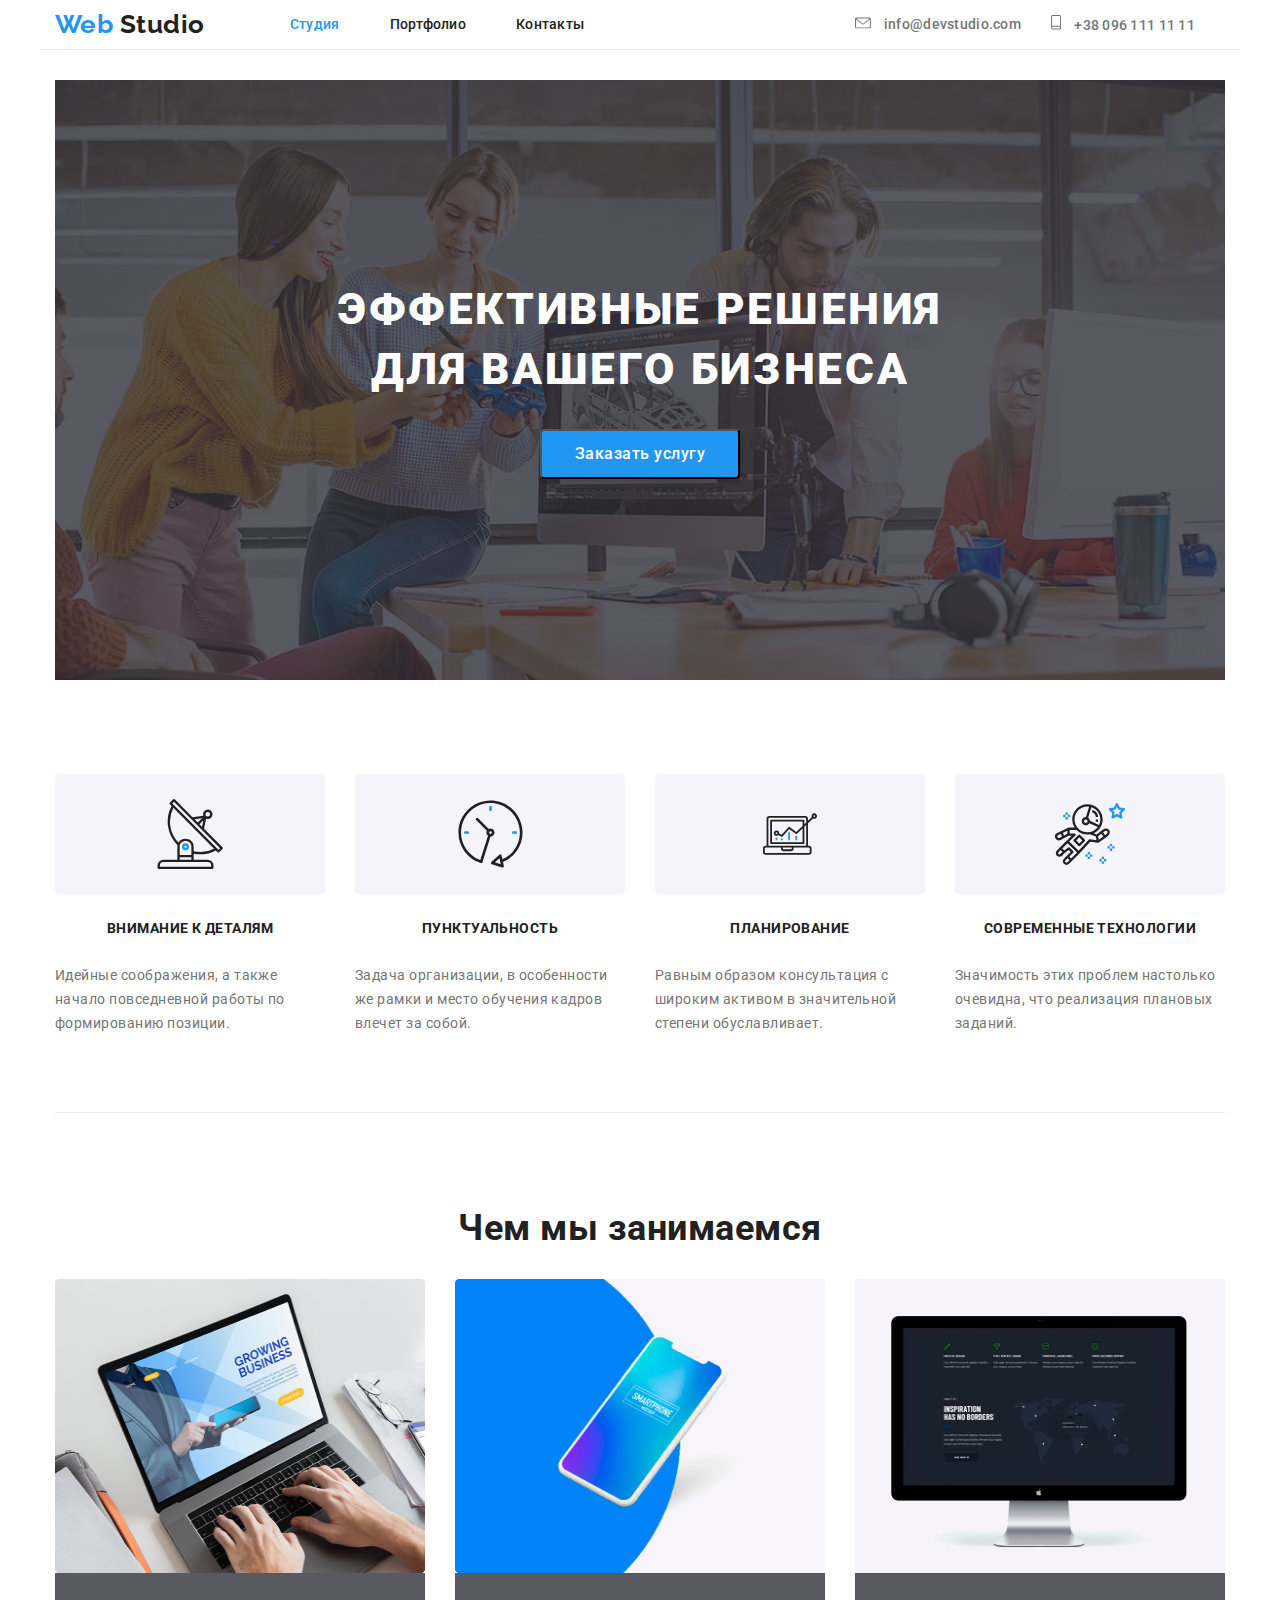
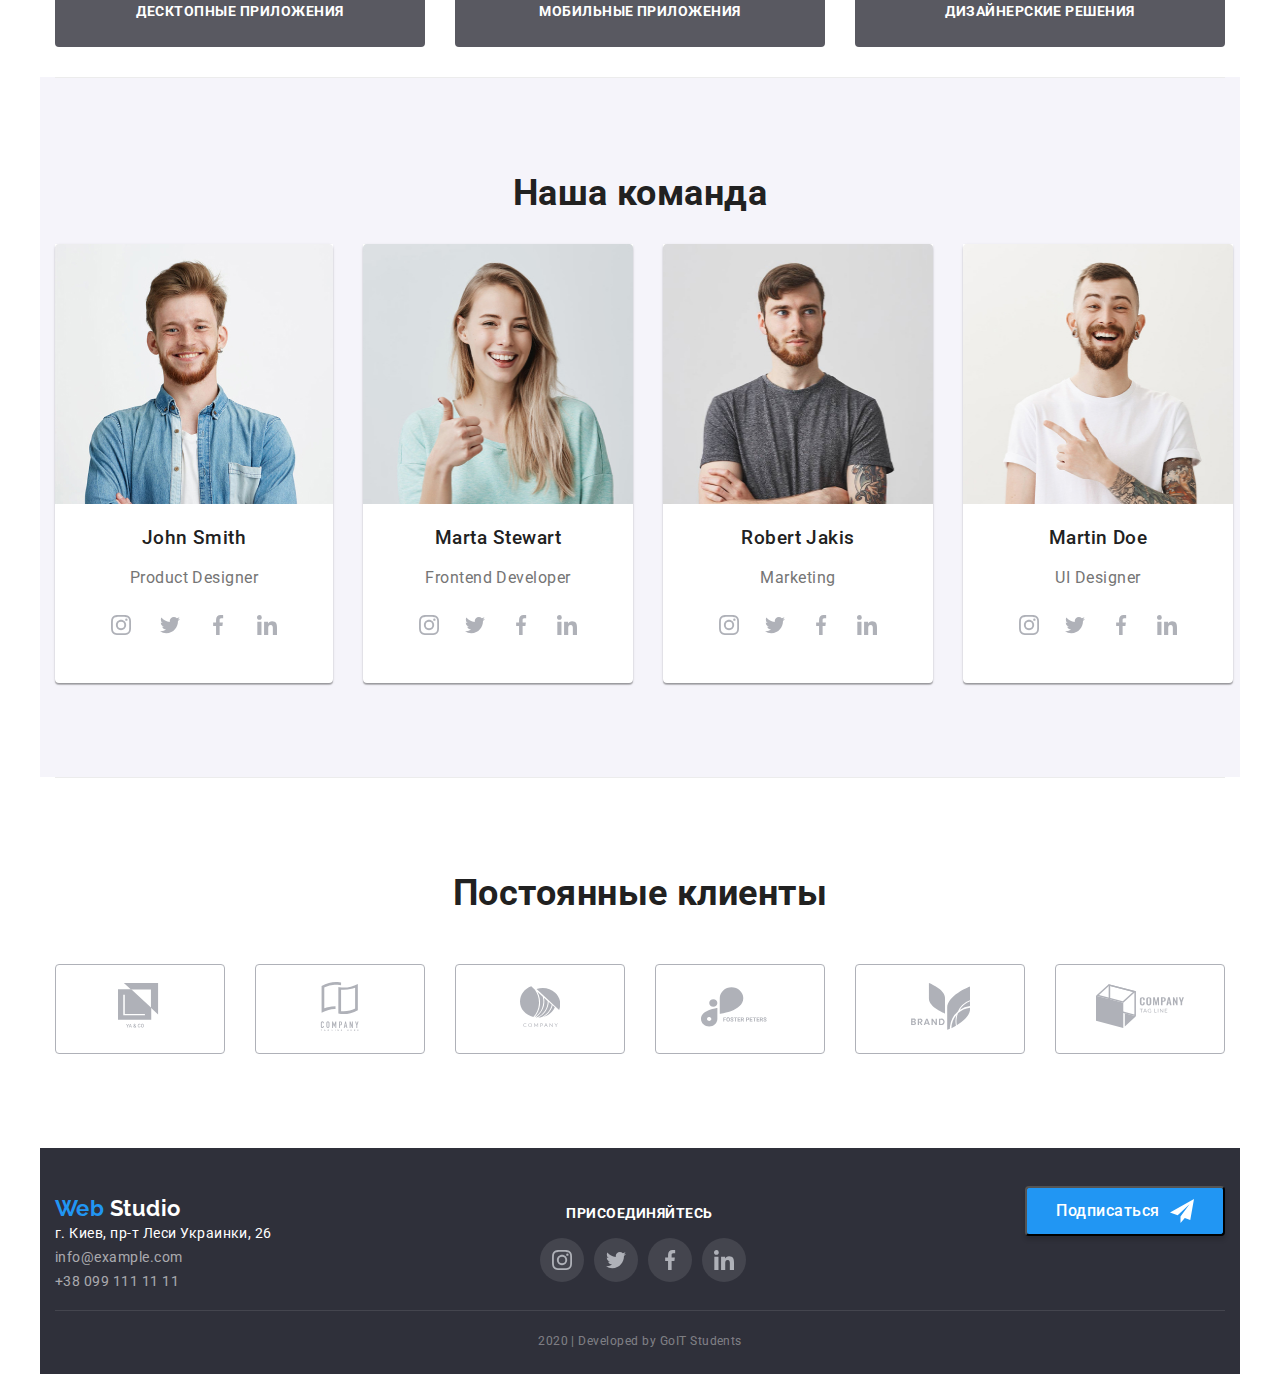
==== index.html @ d9b10617 "оптимизация контента" ====
<!DOCTYPE html>
<html lang="ru">
  <head>
    <meta charset="UTF-8" />
    <meta name="viewport" content="width=device-width, initial-scale=1.0" />
    <title>Студия</title>
    <link
      href="https://fonts.googleapis.com/css2?family=Raleway:wght@700&family=Roboto:wght@400;500;700;900&display=swap"
      rel="stylesheet"
    />
    <link
      rel="stylesheet"
      href="
            https://cdnjs.cloudflare.com/ajax/libs/modern-normalize/0.6.0/modern-normalize.min.css"
    />
    <link rel="stylesheet" href="./css/style.css" />
  </head>
  <body>
    <header>
      <div class="conteiner centre border">
        <nav class="centre">
          <a href="./index.html" class="logo"
            >Web<span class="logo-item"> Studio</span></a
          >
          <ul class="site-nav list">
            <li>
              <a
                href="./index.html"
                class="link current"
                style="margin-left: 85px;"
                >Студия</a
              >
            </li>
            <li>
              <a href="./portfolio.html" class="link">Портфолио</a>
            </li>
            <li><a href="#" class="link">Контакты</a></li>
          </ul>
        </nav>
        <ul class="contacts list">
          <div class="contats-link">
          <li>
            <a href="mailto:info@devstudio.com" class="link">
              <svg style="margin-right: 10px;" width="16" height="12">
                <use href="./images/sprite.svg#icon-mail"></use>
              </svg>
              info@devstudio.com</a>
          </li>
          </div>

        <div class="contats-link"> 
          <li>
            <a href="tel:+380961111111" class="link">
              <svg style="margin-right: 10px;" width="10" height="15">
                <use href="./images/sprite.svg#icon-tel"></use>
              </svg> +38 096 111 11 11</a>
          </li>
        </ul>
        </div>

      </div>
    </header>
    <main>
      <!-- Герой -->
      <section class="conteiner">
        <div class="hero">
          <!--  <img class="hero-img"
          src="./images/mon.jpg"
          alt="подложка"
          style="width: 1200px; height: 600px;"
        /> -->

          <h1 class="hero-title">
            эффективные решения <br />
            для вашего бизнеса
          </h1>
          <a href="#"> <button class="hero-button">Заказать услугу</button></a>
        </div>
      </section>

      <!-- Наши преимущества-->
      <section class="conteiner section-padding">
        <h2 class="list visually-hidden">Наши преимущества</h2>

        <ul class="advantages list">
          <li class="item">
            <div class="icon-bag">
              <svg width="66px" height="70px">
                <use href="./images/sprite.svg#icon-antenna"></use>
              </svg>
            </div>

            <!--  <a href="#"><img src="./images/antenna.svg" alt="спутник" /></a> -->
            <h3 class="subtitle">Внимание к деталям</h3>

            <p class="text">
              Идейные соображения, а также начало повседневной работы по
              формированию позиции.
            </p>
          </li>
          <li class="item">
            <div class="icon-bag">
              <svg width="67px" height="70px">
                <use href="./images/sprite.svg#icon-clock"></use>
              </svg>
            </div>
            <!-- <a href="#"><img src="./images/clock.svg" alt="часы" /></a> -->
            <h3 class="subtitle">Пунктуальность</h3>
            <p class="text">
              Задача организации, в особенности же рамки и место обучения кадров
              влечет за собой.
            </p>
          </li>
          <li class="item">
            <div class="icon-bag">
              <svg width="70px" height="54px">
                <use href="./images/sprite.svg#icon-comp"></use>
              </svg>
            </div>
            <!-- <a href="#"><img src="./images/comp.svg" style="height: 70px;" alt="диаграмма" /></a> -->
            <h3 class="subtitle">Планирование</h3>
            <p class="text">
              Равным образом консультация с широким активом в значительной
              степени обуславливает.
            </p>
          </li>
          <li class="item">
            <div class="icon-bag">
              <svg width="70px" height="70px">
                <use href="./images/sprite.svg#icon-cosmos"></use>
              </svg>
            </div>

            <!-- <a href="#"><img src="./images/cosmos.svg" style="height: 70px;" alt="космонавт" /></a> -->
            <h3 class="subtitle">Современные технологии</h3>
            <p class="text">
              Значимость этих проблем настолько очевидна, что реализация
              плановых заданий.
            </p>
          </li>
        </ul>
      </section>

      <section class="conteiner marg">
        <h2 class="section-title">Чем мы занимаемся</h2>
        <ul class="flex projects list">
          <li class="cust-marg">
            <a href="#"
              ><img
                src="./images/laptop.jpg"
                alt="ноутбук"
                style="width: 370px; height: 294px;"
            /></a>
            <h3 class="subtitle">Десктопные приложения</h3>
          </li>
          <li class="cust-marg">
            <a href="#"
              ><img
                src="./images/phone.jpg"
                alt="мобильный телефон"
                style="width: 370px; height: 294px;"
            /></a>
            <h3 class="subtitle">Мобильные приложения</h3>
          </li>
          <li class="cust-marg">
            <a href="#">
              <img
                src="./images/mon.jpg"
                alt="монитор"
                style="width: 370px; height: 294px;"
              />
            </a>
            <h3 class="subtitle">Дизайнерские решения</h3>
          </li>
        </ul>
      </section>
      <!-- Команда -->
      <section class="conteiner section marg">
        <h2 class="section-title">Наша команда</h2>
        <ul class="list team">
          <li class="staff">
            <img
              src="./images/JohnSmith.jpg"
              alt="сотрудник Продукт Менеджер John Smith"
            />
            <h3 class="section-subtitle">John Smith</h3>
            <p>Product Designer</p>
            <ul class="network">
              <li>
                <a href="#" class="size-icon" aria-label="Instagram">
                  <svg width="20px" height="20px">
                    <use href="./images/sprite.svg#icon-instagram"></use>
                  </svg>
                </a>
              </li>
              <li>
                <a href="#" class="size-icon" aria-label="Twitter"
                  ><svg width="20px" height="20px">
                    <use href="./images/sprite.svg#icon-twitter"></use>
                  </svg>
                </a>
              </li>
              <li>
                <a href="#" class="size-icon" aria-label="Facebook">
                  <svg width="20" height="20">
                    <use href="./images/sprite.svg#icon-facebook"></use>
                  </svg>
                </a>
              </li>
              <li>
                <a href="#" class="size-icon" aria-label="LinkedIn">
                  <svg width="20px" height="20px">
                    <use href="./images/sprite.svg#icon-linkedin"></use>
                  </svg>
                </a>
              </li>
            </ul>
          </li>

          <li class="staff">
            <img
              src="./images/MartaStewart.jpg"
              alt="сотрудник Frontend Developer Marta Stewart"
              style="width: 270px; height: 260px;"
            />
            <h3 class="section-subtitle">Marta Stewart</h3>
            <p>Frontend Developer</p>
            <ul class="network">
              <li>
                <a href="#" class="size-icon" aria-label="Instagram">
                  <svg width="20px" height="20px">
                    <use href="./images/sprite.svg#icon-instagram"></use>
                  </svg>
                </a>
              </li>
              <li>
                <a href="#" class="size-icon" aria-label="Twitter"
                  ><svg width="20px" height="20px">
                    <use href="./images/sprite.svg#icon-twitter"></use>
                  </svg>
                </a>
              </li>
              <li>
                <a href="#" class="size-icon" aria-label="Facebook">
                  <svg width="20" height="20">
                    <use href="./images/sprite.svg#icon-facebook"></use>
                  </svg>
                </a>
              </li>
              <li>
                <a href="#" class="size-icon" aria-label="LinkedIn">
                  <svg width="20px" height="20px">
                    <use href="./images/sprite.svg#icon-linkedin"></use>
                  </svg>
                </a>
              </li>
            </ul>
          </li>

          <li class="staff">
            <img
              src="./images/RobertJakis.jpg"
              alt="сотрудник Marketing Robert Jakis"
              style="width: 270px; height: 260px;"
            />
            <h3 class="section-subtitle">Robert Jakis</h3>
            <p>Marketing</p>
            <ul class="network">
              <li>
                <a href="#" class="size-icon" aria-label="Instagram">
                  <svg width="20px" height="20px">
                    <use href="./images/sprite.svg#icon-instagram"></use>
                  </svg>
                </a>
              </li>
              <li>
                <a href="#" class="size-icon" aria-label="Twitter"
                  ><svg width="20px" height="20px">
                    <use href="./images/sprite.svg#icon-twitter"></use>
                  </svg>
                </a>
              </li>
              <li>
                <a href="#" class="size-icon" aria-label="Facebook">
                  <svg width="20" height="20">
                    <use href="./images/sprite.svg#icon-facebook"></use>
                  </svg>
                </a>
              </li>
              <li>
                <a href="#" class="size-icon" aria-label="LinkedIn">
                  <svg width="20px" height="20px">
                    <use href="./images/sprite.svg#icon-linkedin"></use>
                  </svg>
                </a>
              </li>
            </ul>
          </li>

          <li class="staff">
            <img
              src="./images/MartinDoe.jpg"
              alt="сотрудник UI Designer Martin Doe"
              style="width: 270px; height: 260px;"
            />
            <h3 class="section-subtitle">Martin Doe</h3>
            <p>UI Designer</p>
            <ul class="network">
              <li>
                <a href="#" class="size-icon" aria-label="Instagram">
                  <svg width="20px" height="20px">
                    <use href="./images/sprite.svg#icon-instagram"></use>
                  </svg>
                </a>
              </li>
              <li>
                <a href="#" class="size-icon" aria-label="Twitter"
                  ><svg width="20px" height="20px">
                    <use href="./images/sprite.svg#icon-twitter"></use>
                  </svg>
                </a>
              </li>
              <li>
                <a href="#" class="size-icon" aria-label="Facebook">
                  <svg width="20" height="20">
                    <use href="./images/sprite.svg#icon-facebook"></use>
                  </svg>
                </a>
              </li>
              <li>
                <a href="#" class="size-icon" aria-label="LinkedIn">
                  <svg width="20px" height="20px">
                    <use href="./images/sprite.svg#icon-linkedin"></use>
                  </svg>
                </a>
              </li>
            </ul>
        </section>

      <!--Постоянные клиенты -->
      <section class="conteiner">
        <h2 class="section-title list">Постоянные клиенты</h2>
        <ul class="list customers">
          <li class="clients">
            <a href="#">  <svg width="44"height="49"> <use href="./images/sprite.svg#icon-clients1" ></use> </svg> </a>
          </li>
          <li class="clients">
            <a href="#"> <svg width="44" height="49">
              <use href="./images/sprite.svg#icon-clients2" ></use>
            </svg> </a>
          </li>
          <li class="clients">
            <a href="#"> <svg width="40" height="52">
              <use href="./images/sprite.svg#icon-clients3" ></use>
            </svg> </a>
          </li>
          <li class="clients">
            <a href="#"> <svg width="79" height="42">
              <use href="./images/sprite.svg#icon-clients4" ></use>
            </svg> </a>
          </li>
          <li class="clients">
            <a href="#"> <svg width="59" height="47">
              <use href="./images/sprite.svg#icon-clients5" ></use>
            </svg> </a>
          </li>
          <li class="clients">
            <a href="#"> <svg width="88" height="45">
              <use href="./images/sprite.svg#icon-clients6" ></use>
            </svg>  </a>
          </li>
        </ul>
      </section>
    </main>
    <!-- Футер -->
    <footer class="conteiner back-footer">
      <div class="test2">
        <div class="footer">
          <a href="#" class="logo">Web<span class="text"> Studio</span></a>
          <address class="address">
            г. Киев, пр-т Леси Украинки, 26 <br />
            <span class="footer-contacts">
              info@example.com <br />
              +38 099 111 11 11</span>
          </address>
        </div>
        <div class="slogan-padding">
          <b class="slogan">присоединяйтесь</b>
          
            <ul class="network ">
              <li>
                <a href="#" class="footer-icon" aria-label="Instagram">
                  <svg width="20px" height="20px">
                    <use href="./images/sprite.svg#icon-instagram"></use>
                  </svg>
                </a>
              </li>
              <li>
                <a href="#" class="footer-icon" aria-label="Twitter"><svg width="20px" height="20px">
                    <use href="./images/sprite.svg#icon-twitter"></use>
                  </svg>
                </a>
              </li>
              <li>
                <a href="#" class="footer-icon" aria-label="Facebook">
                  <svg width="20" height="20">
                    <use href="./images/sprite.svg#icon-facebook"></use>
                  </svg>
                </a>
              </li>
              <li>
                <a href="#" class="footer-icon" aria-label="LinkedIn">
                  <svg width="20px" height="20px">
                    <use href="./images/sprite.svg#icon-linkedin"></use>
                  </svg>
                </a>
              </li>
           </ul>
        </div>
        
        <div class="button-flex">
          <button class="text hero-button send">Подписаться <svg style="margin-left:10px"  width="24" height="24"> <use href="./images/sprite.svg#icon-send"></use> </svg></button>
        </div>
      </div>
      <div>
        <p class="copyright">2020 | Developed by GoIT Students</p>
      </div>
    </footer>
  </body>
</html>
---- css/style.css ----
:root {
  --primary-text-color: #757575;
  --title-text-color: #212121;
  --button-text-color: #ffffff;
  --accent-color: #2196f3;
  --primary-bg-color: #ffffff;
  --secondary-bg-color: #f5f4fa;
  --white-text-color: #ffffff;
  --portfolio-bg-color: #ffffff;
  --second-portfolio-bg-color: rgba(33, 150, 243, 0.9);
}
/*
body {
  width: 1230px;
  padding-left: 15px;
  padding-right: 15px;
  margin-left: auto;
  margin-right: auto;
}
*/

ul {
  list-style: none;
}
body {
  background-color: var(--primary-bg-color);
  color: var(--primary-text-color);
  font-family: Roboto, sans-serif;
  font-weight: 400;
  letter-spacing: 0.03em;
}
.list {
  padding: 0;
  margin: 0;
}

h1,
h2,
h3,
h4,
h5,
h6 {
  color: var(--title-text-color);
  font-weight: 700;
}

.visually-hidden {
  position: absolute;
  width: 1px;
  height: 1px;
  margin: -1px;
  border: 0px;
  padding: 0px;
  clip: rect(0 0 0 0);
  overflow: hidden;
}

.logo {
  display: block;
}

.logo {
  font-family: Raleway, sans-serif;
  font-weight: 700;
  font-size: 26px;
  line-height: 1.19;

  color: var(--accent-color);
  text-decoration: none;
}
.logo .logo-item {
  color: var(--title-text-color);
}

.logo .text {
  color: var(--white-text-color);
}
.margin-text {
  padding-left: 24px;
  padding-right: 24px;
}

.icon-bag {
  display: inline-flex;
  justify-content: center;
  align-items: center;
  background: #f5f4fa;
  border-radius: 4px;
  width: 270px;
  height: 120px;
}

.conteiner {
  width: 1200px;
  padding-left: 15px;
  padding-right: 15px;
  margin-left: auto;
  margin-right: auto;
}

.centre {
  align-items: center;
  display: flex;
}

.main-nav {
  display: flex;
}
.contacts {
  display: flex;
  padding-top: 15px;
  padding-bottom: 15px;

  margin-left: auto;
}
.site-nav {
  display: flex;
}

.advantages {
  display: flex;

  padding-bottom: 188px;
}
.team {
  display: flex;
  text-align: center;
  padding-bottom: 94px;
}
.section-padding {
  padding-top: 94px;
}
.network {
  display: flex;
  justify-content: space-between;
  margin-left: 44px;
  margin-right: 44px;
  padding-left: 0px;
}

.size-icon:hover {
  background-color: #2196f3;
  --color5: var(--white-text-color);
}

.size-icon {
  background-position: center;
  display: flex;
  justify-content: center;
  align-items: center;
  width: 44px;
  height: 44px;
  border-radius: 50%;
  margin-bottom: 36px;
}

.staff {
  margin-right: 30px;
  background-color: #ffffff;
  box-shadow: 0px 2px 1px rgba(0, 0, 0, 0.2), 0px 1px 1px rgba(0, 0, 0, 0.14),
    0px 1px 3px rgba(0, 0, 0, 0.12);

  border-radius: 4px;
}
.cust-marg {
  margin-right: 30px;
  background: rgba(47, 48, 58, 0.8);
  border-radius: 0px 0px 4px 4px;
  padding: 0;
}

.customers {
  display: flex;
  justify-content: space-between;

  padding-top: 50px;
  padding-bottom: 94px;
}

.clients {
  display: flex;
  justify-content: center;
  align-items: center;
  width: 170px;
  height: 90px;
  border: 1px solid #afb1b8;
  border-radius: 4px;
}
.clients:hover {
  border: 1px solid #2196f3;
  --color5: #2196f3;
}

/* .clients {
  display: flex;
  justify-content: center;
  align-items: center;
} */

.item {
  width: 270px;
  height: 120px;

  margin-right: 30px;
}

/* .item {
  width: 70px;
  height: 70px;
} */
/* .marg {
  padding-top: 94px;
} */
.site-nav li {
  margin-right: 50px;
}
.site-nav li:last-child {
  margin-right: 0px;
}
.site-nav .link,
.contacts .link {
  font-weight: 500;
  font-size: 14px;
  line-height: 1.14;
  letter-spacing: 0.02em;
}
.site-nav .link {
  color: var(--title-text-color);
}
/* .current {
  color: var(--accent-color);
} */
.site-nav .link.current {
  color: var(--accent-color);
}
.contacts .link {
  color: inherit;
  margin-right: 30px;
}
.border {
  border-bottom: 1px solid #ececec;
}
.link:hover,
.link:focus,
.link {
  color: var(--accent-color);
  text-decoration: none;
}

.contats-link:hover {
  display: flex;
  align-items: baseline;
  --color3: var(--accent-color);
  --color2: var(--accent-color);
}

.hero {
  background-image: linear-gradient(
      rgba(47, 48, 58, 0.8),
      rgba(47, 48, 58, 0.8)
    ),
    url('../images/hero.jpg');
  background-position: center;
  background-repeat: no-repeat;
  background-size: cover;
  max-width: 1600px;
  height: 600px;
  margin-left: auto;
  margin-right: auto;

  text-align: center;
  justify-content: center;
}

.hero-title {
  background-position: center;
  color: var(--white-text-color);

  font-weight: 900;
  font-size: 44px;
  line-height: 1.36;

  padding-top: 200px;

  text-align: center;
  letter-spacing: 0.06em;
  text-transform: uppercase;
}
.hero {
  font-weight: 700;
}

.list .text {
  font-size: 14px;
  line-height: 1.71;
}
.subtitle {
  display: flex;
  justify-content: center;
  align-items: center;
  font-size: 14px;
  line-height: 1.14;

  text-transform: uppercase;
  margin-top: 27px;
  margin-bottom: 27px;
}
.project {
  display: flex;
  flex-wrap: wrap;
  padding-left: 0px;
  margin-bottom: 94px;
}
.projects .subtitle {
  color: var(--white-text-color);
}
.flex {
  display: flex;
  margin-right: 30px;
}
.test {
  display: flex;
  justify-content: center;
  margin-top: 94px;
  margin-bottom: 56px;
}

.hero-button {
  background: #2196f3;
  color: var(--button-text-color);
  box-shadow: 0px 4px 4px rgba(0, 0, 0, 0.15);
  border-radius: 4px;
  width: 200px;
  height: 50px;
  left: 700px;
  top: 430px;

  font-family: inherit;
  font-weight: 500;
  font-size: 16px;
  line-height: 1.62;
  letter-spacing: 0.03em;
}

/* .hero-button {
  background-color:red;
  color: white;
} */

/* .hero-button:focus,
.hero-button:hover {
  background-color:blue;
  color: var(--button-text-color);
  font-family: inherit;
  font-size: 16px;
  line-height: 1.87;
  letter-spacing: 0.06em;

  text-decoration: none;

  
  box-shadow: 0px 4px 4px rgba(0, 0, 0, 0.15);
  border-radius: 4px;
}
 */
.section {
  background-color: var(--secondary-bg-color);

  font-size: 16px;
  line-height: 1.19;
}

.section-title {
  font-size: 36px;
  line-height: 1.17;

  text-align: center;
  padding-top: 94px;
  border-top: 1px solid #ececec;
}

.section-subtitle {
  font-weight: 500;
}

.footer .logo {
  font-size: 22px;
  line-height: 1.18;
}

.address .footer-contacts {
  color: rgba(255, 255, 255, 0.6);
}
.address {
  color: var(--white-text-color);

  font-style: normal;
  font-size: 14px;
  line-height: 1.71;
}
.text.button {
  font-weight: 900;
}
.copyright {
  color: rgba(255, 255, 255, 0.4);

  font-size: 12px;
  line-height: 2;

  text-align: center;
  display: block;
  padding-top: 18px;
  padding-bottom: 21px;

  border-top: 1px solid rgba(255, 255, 255, 0.1);
}
.link {
  padding-top: 15px;
  padding-bottom: 15px;
}
/* Portfolio */

.port {
  margin-left: 0px;
  margin-bottom: 30px;
  width: 370px;
  height: 404px;
  left: 215px;
  top: 262px;

  background: #ffffff;
  border: 1px solid #eeeeee;
  box-sizing: border-box;
  border-radius: 5px;
}
.port:hover {
  box-shadow: 1px 4px 6px rgba(0, 0, 0, 0.16), 0px 4px 4px rgba(0, 0, 0, 0.06),
    0px 1px 1px rgba(0, 0, 0, 0.12);
}
.port:nth-child(3n) {
  margin-right: 0;
}

.port:nth-last-child(-n + 3) {
  margin-bottom: 0;
}
.port {
  margin-right: 30px;
  margin-left: 0px;
  padding-left: 0px;
}

.button {
  height: 38px;
  left: 865px;
  top: 174px;

  background: #f5f4fa;
  border-radius: 4px;
  margin-left: 8px;
  margin-right: 8px;
}

.button {
  background-color: var(--secondary-bg-color);
  color: var(--title-text-color);

  font-family: inherit;
  font-weight: 500;
  font-size: 16px;
  line-height: 1.62;
  letter-spacing: 0.03em;
}
.button:hover,
.button:focus {
  background-color: var(--accent-color);
  color: var(--button-text-color);
}

.project-title {
  font-size: 18px;
  line-height: 2;
  margin-left: 24px;
  margin-right: 24px;

  letter-spacing: 0.06em;
}

.project .list {
  background-color: var(--portfolio-bg-color);
}
.project .text {
  font-size: 16px;
  line-height: 1.87;
}

.project .text-icon {
  color: var(--white-text-color);
  background-color: var(--second-portfolio-bg-color);

  font-size: 18px;
  line-height: 1.56;
}

.footer-icon:hover {
  background-color: #2196f3;
  --color5: var(--white-text-color);
}

.footer-icon {
  display: flex;
  justify-content: center;
  align-items: center;
  background-color: rgba(255, 255, 255, 0.1);
  width: 44px;
  height: 44px;
  border-radius: 50%;
  margin-right: 10px;
}
.back-footer {
  background-color: #2f303a;
}
.test2 {
  display: flex;
  justify-content: space-between;
  /*  align-items: center; */
  align-items: baseline;
}
/* .button-flex {
  padding-left: 463px;
  padding-top: 93px;

} */
.slogan {
  color: var(--white-text-color);
  text-align: center;

  font-size: 14px;
  line-height: 1.14;

  text-transform: uppercase;
  padding-left: 70px;
}

.slogan-padding {
  align-self: center;
  justify-content: center;

  margin-top: 56px;
}
.send {
  display: flex;
  align-items: center;
  justify-content: center;
}
.footer {
  padding-top: 48px;
}
/* .port {
  margin-right: 30px;
  width: 380px;
  margin-bottom: 30px;
} */

/* .port:not(:nth-last-child(-n +3)){
  margin-right: 30px; 
}
*/
/*
.port:not(:nth-child(3n)) {
  margin-right: 30px;
}
*/
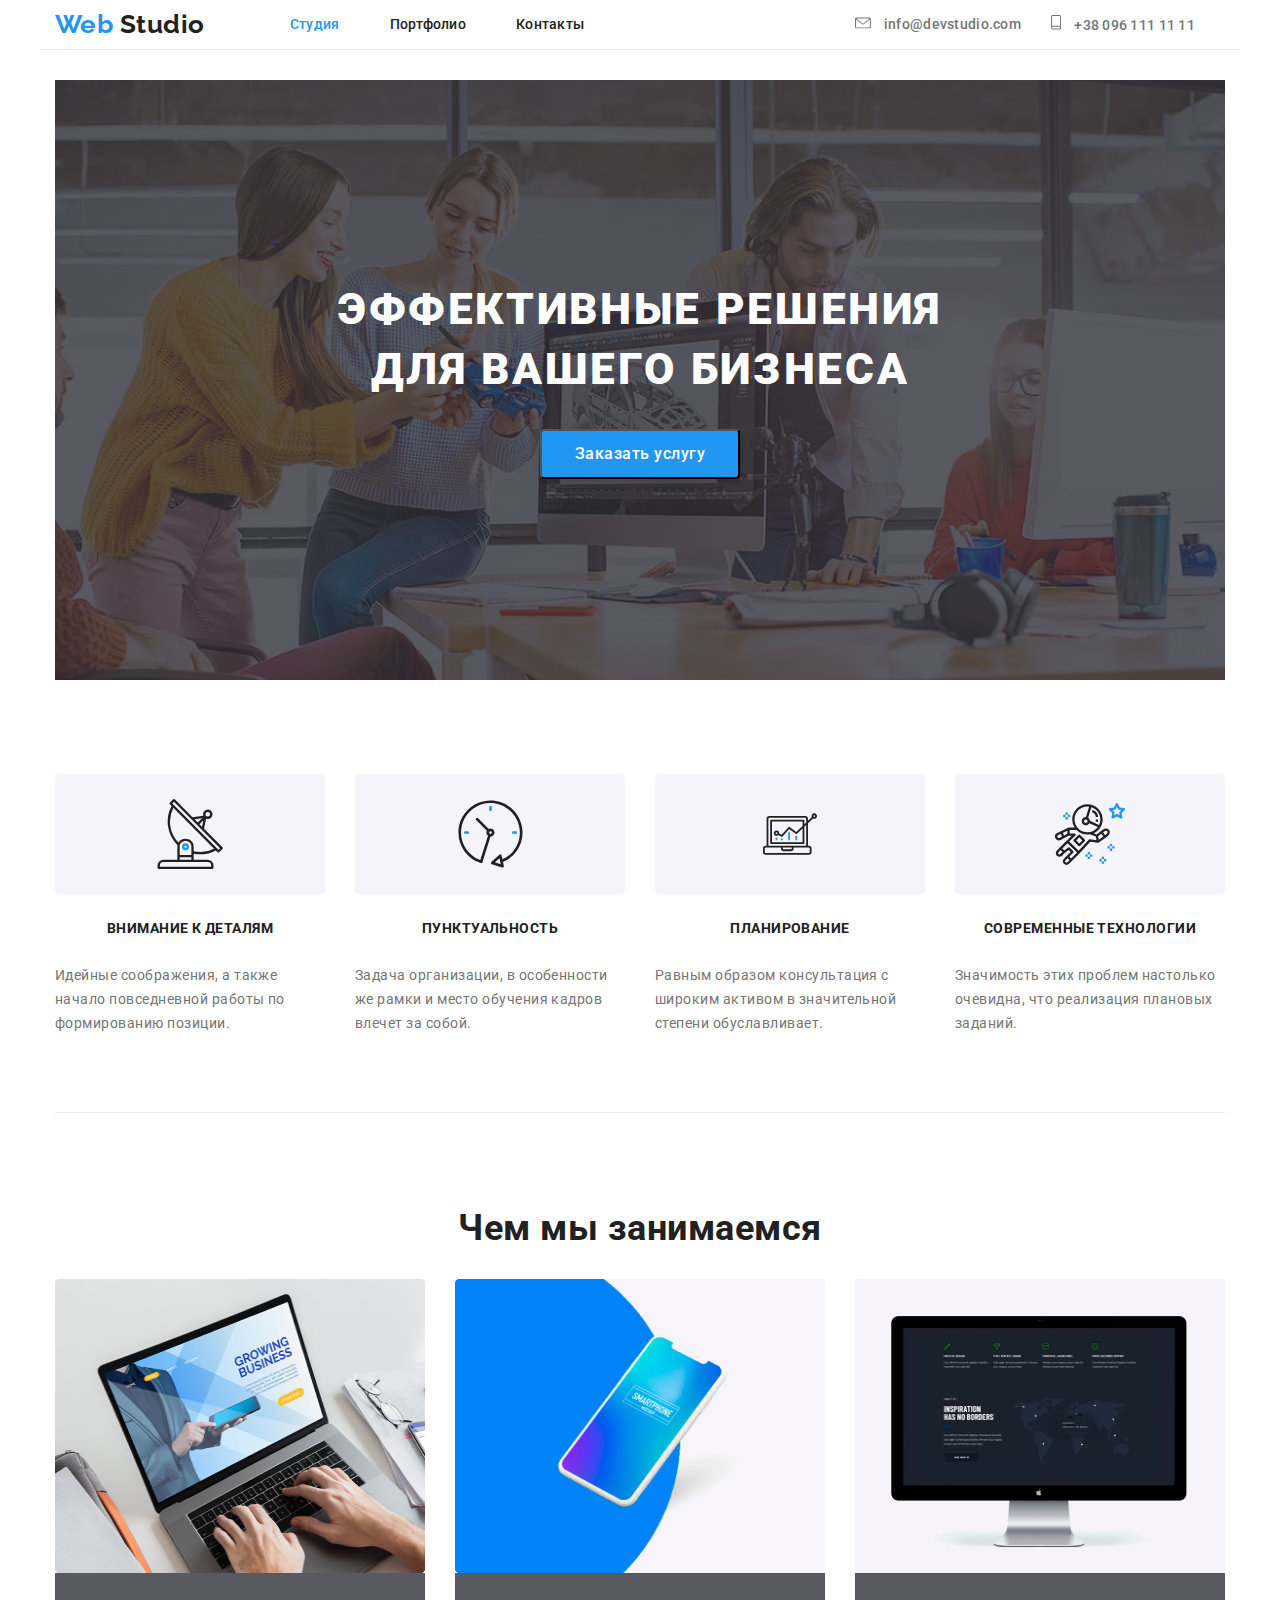
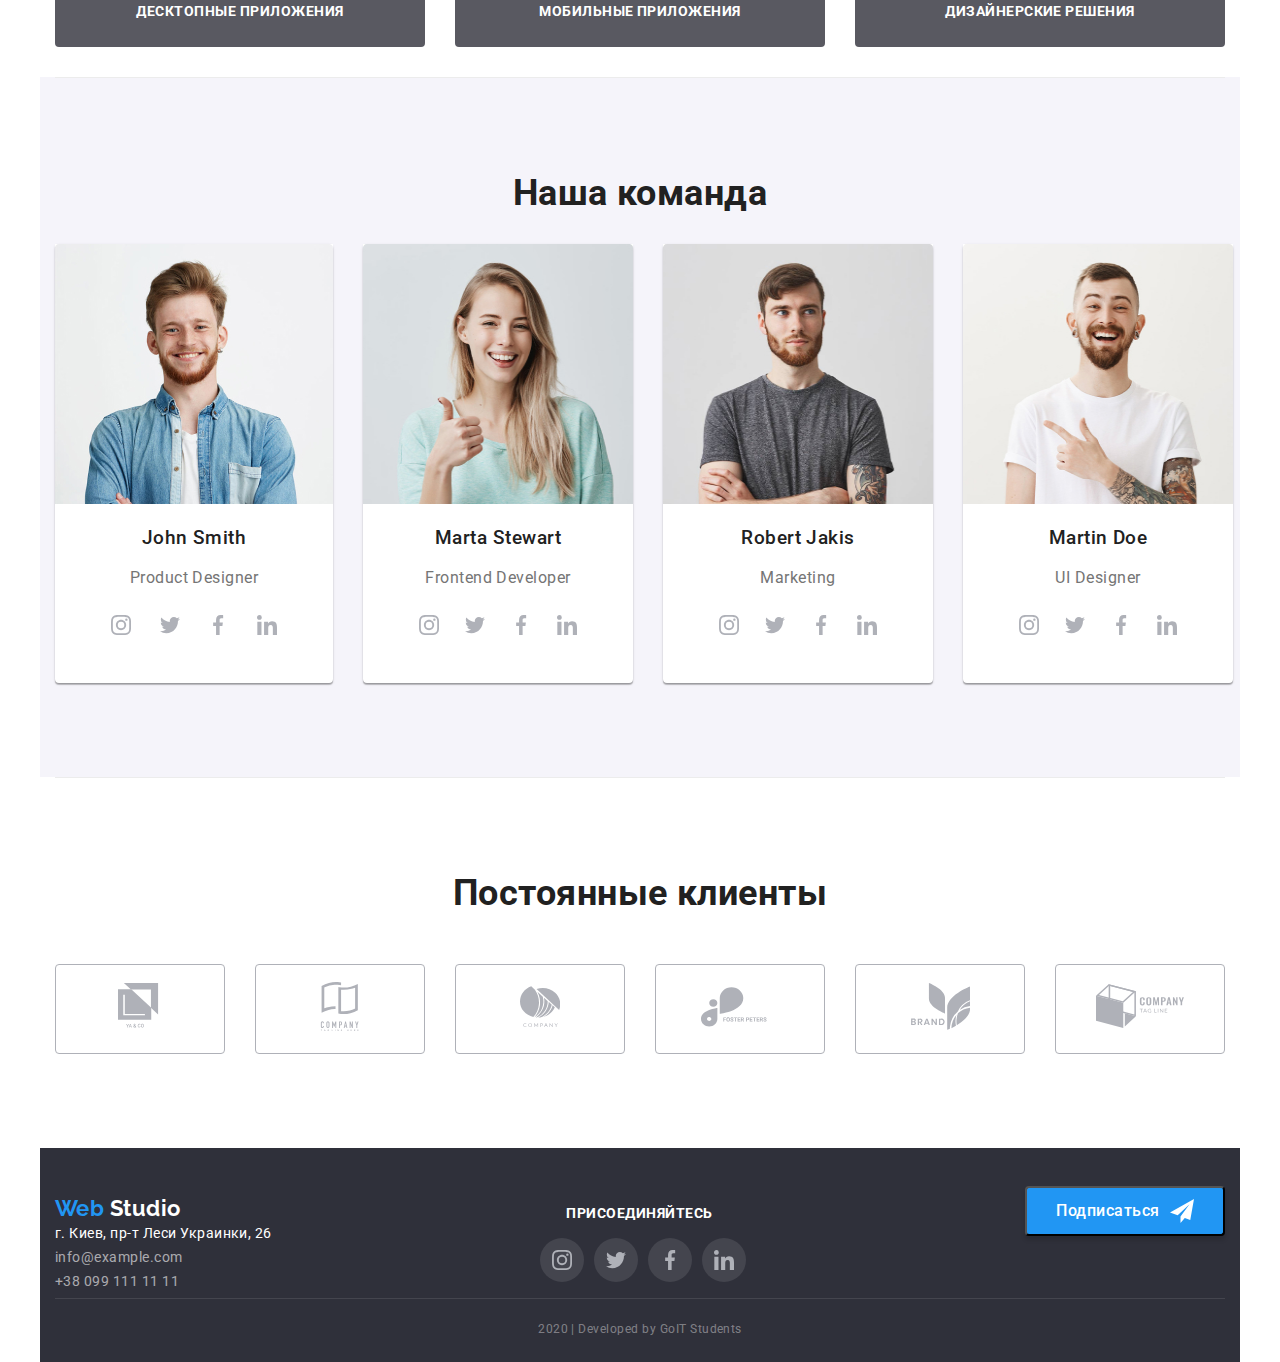
==== commit 061d8347: "коррекция футера и классов" ====
--- a/index.html
+++ b/index.html
@@ -16,8 +16,7 @@
     <link rel="stylesheet" href="./css/style.css" />
   </head>
   <body>
-    <header>
-      <div class="conteiner centre border">
+    <header class="conteiner centre border">
         <nav class="centre">
           <a href="./index.html" class="logo"
             >Web<span class="logo-item"> Studio</span></a
@@ -37,28 +36,31 @@
             <li><a href="#" class="link">Контакты</a></li>
           </ul>
         </nav>
+
         <ul class="contacts list">
           <div class="contats-link">
-          <li>
-            <a href="mailto:info@devstudio.com" class="link">
-              <svg style="margin-right: 10px;" width="16" height="12">
-                <use href="./images/sprite.svg#icon-mail"></use>
-              </svg>
-              info@devstudio.com</a>
-          </li>
+            <li>
+              <a href="mailto:info@devstudio.com" class="link">
+                <svg style="margin-right: 10px;" width="16" height="12">
+                  <use href="./images/sprite.svg#icon-mail"></use>
+                </svg>
+                info@devstudio.com</a
+              >
+            </li>
           </div>
 
-        <div class="contats-link"> 
-          <li>
-            <a href="tel:+380961111111" class="link">
-              <svg style="margin-right: 10px;" width="10" height="15">
-                <use href="./images/sprite.svg#icon-tel"></use>
-              </svg> +38 096 111 11 11</a>
-          </li>
+          <div class="contats-link">
+            <li>
+              <a href="tel:+380961111111" class="link">
+                <svg style="margin-right: 10px;" width="10" height="15">
+                  <use href="./images/sprite.svg#icon-tel"></use>
+                </svg>
+                +38 096 111 11 11</a
+              >
+            </li>
+          </div>
         </ul>
-        </div>
-
-      </div>
+      
     </header>
     <main>
       <!-- Герой -->
@@ -185,6 +187,7 @@
             />
             <h3 class="section-subtitle">John Smith</h3>
             <p>Product Designer</p>
+
             <ul class="network">
               <li>
                 <a href="#" class="size-icon" aria-label="Instagram">
@@ -216,210 +219,233 @@
               </li>
             </ul>
           </li>
-
-          <li class="staff">
-            <img
-              src="./images/MartaStewart.jpg"
-              alt="сотрудник Frontend Developer Marta Stewart"
-              style="width: 270px; height: 260px;"
-            />
-            <h3 class="section-subtitle">Marta Stewart</h3>
-            <p>Frontend Developer</p>
-            <ul class="network">
-              <li>
-                <a href="#" class="size-icon" aria-label="Instagram">
-                  <svg width="20px" height="20px">
-                    <use href="./images/sprite.svg#icon-instagram"></use>
-                  </svg>
-                </a>
-              </li>
-              <li>
-                <a href="#" class="size-icon" aria-label="Twitter"
-                  ><svg width="20px" height="20px">
-                    <use href="./images/sprite.svg#icon-twitter"></use>
-                  </svg>
-                </a>
-              </li>
-              <li>
-                <a href="#" class="size-icon" aria-label="Facebook">
-                  <svg width="20" height="20">
-                    <use href="./images/sprite.svg#icon-facebook"></use>
-                  </svg>
-                </a>
-              </li>
-              <li>
-                <a href="#" class="size-icon" aria-label="LinkedIn">
-                  <svg width="20px" height="20px">
-                    <use href="./images/sprite.svg#icon-linkedin"></use>
-                  </svg>
-                </a>
-              </li>
-            </ul>
-          </li>
-
-          <li class="staff">
-            <img
-              src="./images/RobertJakis.jpg"
-              alt="сотрудник Marketing Robert Jakis"
-              style="width: 270px; height: 260px;"
-            />
-            <h3 class="section-subtitle">Robert Jakis</h3>
-            <p>Marketing</p>
-            <ul class="network">
-              <li>
-                <a href="#" class="size-icon" aria-label="Instagram">
-                  <svg width="20px" height="20px">
-                    <use href="./images/sprite.svg#icon-instagram"></use>
-                  </svg>
-                </a>
-              </li>
-              <li>
-                <a href="#" class="size-icon" aria-label="Twitter"
-                  ><svg width="20px" height="20px">
-                    <use href="./images/sprite.svg#icon-twitter"></use>
-                  </svg>
-                </a>
-              </li>
-              <li>
-                <a href="#" class="size-icon" aria-label="Facebook">
-                  <svg width="20" height="20">
-                    <use href="./images/sprite.svg#icon-facebook"></use>
-                  </svg>
-                </a>
-              </li>
-              <li>
-                <a href="#" class="size-icon" aria-label="LinkedIn">
-                  <svg width="20px" height="20px">
-                    <use href="./images/sprite.svg#icon-linkedin"></use>
-                  </svg>
-                </a>
-              </li>
-            </ul>
-          </li>
-
-          <li class="staff">
-            <img
-              src="./images/MartinDoe.jpg"
-              alt="сотрудник UI Designer Martin Doe"
-              style="width: 270px; height: 260px;"
-            />
-            <h3 class="section-subtitle">Martin Doe</h3>
-            <p>UI Designer</p>
-            <ul class="network">
-              <li>
-                <a href="#" class="size-icon" aria-label="Instagram">
-                  <svg width="20px" height="20px">
-                    <use href="./images/sprite.svg#icon-instagram"></use>
-                  </svg>
-                </a>
-              </li>
-              <li>
-                <a href="#" class="size-icon" aria-label="Twitter"
-                  ><svg width="20px" height="20px">
-                    <use href="./images/sprite.svg#icon-twitter"></use>
-                  </svg>
-                </a>
-              </li>
-              <li>
-                <a href="#" class="size-icon" aria-label="Facebook">
-                  <svg width="20" height="20">
-                    <use href="./images/sprite.svg#icon-facebook"></use>
-                  </svg>
-                </a>
-              </li>
-              <li>
-                <a href="#" class="size-icon" aria-label="LinkedIn">
-                  <svg width="20px" height="20px">
-                    <use href="./images/sprite.svg#icon-linkedin"></use>
-                  </svg>
-                </a>
-              </li>
-            </ul>
-        </section>
+        
+
+        <li class="staff">
+          <img
+            src="./images/MartaStewart.jpg"
+            alt="сотрудник Frontend Developer Marta Stewart"
+            style="width: 270px; height: 260px;"
+          />
+          <h3 class="section-subtitle">Marta Stewart</h3>
+          <p>Frontend Developer</p>
+          <ul class="network">
+            <li>
+              <a href="#" class="size-icon" aria-label="Instagram">
+                <svg width="20px" height="20px">
+                  <use href="./images/sprite.svg#icon-instagram"></use>
+                </svg>
+              </a>
+            </li>
+            <li>
+              <a href="#" class="size-icon" aria-label="Twitter"
+                ><svg width="20px" height="20px">
+                  <use href="./images/sprite.svg#icon-twitter"></use>
+                </svg>
+              </a>
+            </li>
+            <li>
+              <a href="#" class="size-icon" aria-label="Facebook">
+                <svg width="20" height="20">
+                  <use href="./images/sprite.svg#icon-facebook"></use>
+                </svg>
+              </a>
+            </li>
+            <li>
+              <a href="#" class="size-icon" aria-label="LinkedIn">
+                <svg width="20px" height="20px">
+                  <use href="./images/sprite.svg#icon-linkedin"></use>
+                </svg>
+              </a>
+            </li>
+          </ul>
+        </li>
+
+        <li class="staff">
+          <img
+            src="./images/RobertJakis.jpg"
+            alt="сотрудник Marketing Robert Jakis"
+            style="width: 270px; height: 260px;"
+          />
+          <h3 class="section-subtitle">Robert Jakis</h3>
+          <p>Marketing</p>
+          <ul class="network">
+            <li>
+              <a href="#" class="size-icon" aria-label="Instagram">
+                <svg width="20px" height="20px">
+                  <use href="./images/sprite.svg#icon-instagram"></use>
+                </svg>
+              </a>
+            </li>
+            <li>
+              <a href="#" class="size-icon" aria-label="Twitter"
+                ><svg width="20px" height="20px">
+                  <use href="./images/sprite.svg#icon-twitter"></use>
+                </svg>
+              </a>
+            </li>
+            <li>
+              <a href="#" class="size-icon" aria-label="Facebook">
+                <svg width="20" height="20">
+                  <use href="./images/sprite.svg#icon-facebook"></use>
+                </svg>
+              </a>
+            </li>
+            <li>
+              <a href="#" class="size-icon" aria-label="LinkedIn">
+                <svg width="20px" height="20px">
+                  <use href="./images/sprite.svg#icon-linkedin"></use>
+                </svg>
+              </a>
+            </li>
+          </ul>
+        </li>
+
+        <li class="staff">
+          <img
+            src="./images/MartinDoe.jpg"
+            alt="сотрудник UI Designer Martin Doe"
+            style="width: 270px; height: 260px;"
+          />
+          <h3 class="section-subtitle">Martin Doe</h3>
+          <p>UI Designer</p>
+          <ul class="network">
+            <li>
+              <a href="#" class="size-icon" aria-label="Instagram">
+                <svg width="20px" height="20px">
+                  <use href="./images/sprite.svg#icon-instagram"></use>
+                </svg>
+              </a>
+            </li>
+            <li>
+              <a href="#" class="size-icon" aria-label="Twitter"
+                ><svg width="20px" height="20px">
+                  <use href="./images/sprite.svg#icon-twitter"></use>
+                </svg>
+              </a>
+            </li>
+            <li>
+              <a href="#" class="size-icon" aria-label="Facebook">
+                <svg width="20" height="20">
+                  <use href="./images/sprite.svg#icon-facebook"></use>
+                </svg>
+              </a>
+            </li>
+            <li>
+              <a href="#" class="size-icon" aria-label="LinkedIn">
+                <svg width="20px" height="20px">
+                  <use href="./images/sprite.svg#icon-linkedin"></use>
+                </svg>
+              </a>
+            </li>
+          </ul>
+        
+      </section>
 
       <!--Постоянные клиенты -->
       <section class="conteiner">
         <h2 class="section-title list">Постоянные клиенты</h2>
         <ul class="list customers">
           <li class="clients">
-            <a href="#">  <svg width="44"height="49"> <use href="./images/sprite.svg#icon-clients1" ></use> </svg> </a>
-          </li>
-          <li class="clients">
-            <a href="#"> <svg width="44" height="49">
-              <use href="./images/sprite.svg#icon-clients2" ></use>
-            </svg> </a>
-          </li>
-          <li class="clients">
-            <a href="#"> <svg width="40" height="52">
-              <use href="./images/sprite.svg#icon-clients3" ></use>
-            </svg> </a>
-          </li>
-          <li class="clients">
-            <a href="#"> <svg width="79" height="42">
-              <use href="./images/sprite.svg#icon-clients4" ></use>
-            </svg> </a>
-          </li>
-          <li class="clients">
-            <a href="#"> <svg width="59" height="47">
-              <use href="./images/sprite.svg#icon-clients5" ></use>
-            </svg> </a>
-          </li>
-          <li class="clients">
-            <a href="#"> <svg width="88" height="45">
-              <use href="./images/sprite.svg#icon-clients6" ></use>
-            </svg>  </a>
+            <a href="#">
+              <svg width="44" height="49">
+                <use href="./images/sprite.svg#icon-clients1"></use>
+              </svg>
+            </a>
+          </li>
+          <li class="clients">
+            <a href="#">
+              <svg width="44" height="49">
+                <use href="./images/sprite.svg#icon-clients2"></use>
+              </svg>
+            </a>
+          </li>
+          <li class="clients">
+            <a href="#">
+              <svg width="40" height="52">
+                <use href="./images/sprite.svg#icon-clients3"></use>
+              </svg>
+            </a>
+          </li>
+          <li class="clients">
+            <a href="#">
+              <svg width="79" height="42">
+                <use href="./images/sprite.svg#icon-clients4"></use>
+              </svg>
+            </a>
+          </li>
+          <li class="clients">
+            <a href="#">
+              <svg width="59" height="47">
+                <use href="./images/sprite.svg#icon-clients5"></use>
+              </svg>
+            </a>
+          </li>
+          <li class="clients">
+            <a href="#">
+              <svg width="88" height="45">
+                <use href="./images/sprite.svg#icon-clients6"></use>
+              </svg>
+            </a>
           </li>
         </ul>
       </section>
     </main>
     <!-- Футер -->
     <footer class="conteiner back-footer">
-      <div class="test2">
+      <div class="footer-flex">
         <div class="footer">
           <a href="#" class="logo">Web<span class="text"> Studio</span></a>
           <address class="address">
             г. Киев, пр-т Леси Украинки, 26 <br />
             <span class="footer-contacts">
               info@example.com <br />
-              +38 099 111 11 11</span>
+              +38 099 111 11 11</span
+            >
           </address>
         </div>
         <div class="slogan-padding">
           <b class="slogan">присоединяйтесь</b>
-          
-            <ul class="network ">
-              <li>
-                <a href="#" class="footer-icon" aria-label="Instagram">
-                  <svg width="20px" height="20px">
-                    <use href="./images/sprite.svg#icon-instagram"></use>
-                  </svg>
-                </a>
-              </li>
-              <li>
-                <a href="#" class="footer-icon" aria-label="Twitter"><svg width="20px" height="20px">
-                    <use href="./images/sprite.svg#icon-twitter"></use>
-                  </svg>
-                </a>
-              </li>
-              <li>
-                <a href="#" class="footer-icon" aria-label="Facebook">
-                  <svg width="20" height="20">
-                    <use href="./images/sprite.svg#icon-facebook"></use>
-                  </svg>
-                </a>
-              </li>
-              <li>
-                <a href="#" class="footer-icon" aria-label="LinkedIn">
-                  <svg width="20px" height="20px">
-                    <use href="./images/sprite.svg#icon-linkedin"></use>
-                  </svg>
-                </a>
-              </li>
-           </ul>
+
+          <ul class="network">
+            <li>
+              <a href="#" class="footer-icon" aria-label="Instagram">
+                <svg width="20px" height="20px">
+                  <use href="./images/sprite.svg#icon-instagram"></use>
+                </svg>
+              </a>
+            </li>
+            <li>
+              <a href="#" class="footer-icon" aria-label="Twitter"
+                ><svg width="20px" height="20px">
+                  <use href="./images/sprite.svg#icon-twitter"></use>
+                </svg>
+              </a>
+            </li>
+            <li>
+              <a href="#" class="footer-icon" aria-label="Facebook">
+                <svg width="20" height="20">
+                  <use href="./images/sprite.svg#icon-facebook"></use>
+                </svg>
+              </a>
+            </li>
+            <li>
+              <a href="#" class="footer-icon" aria-label="LinkedIn">
+                <svg width="20px" height="20px">
+                  <use href="./images/sprite.svg#icon-linkedin"></use>
+                </svg>
+              </a>
+            </li>
+          </ul>
         </div>
-        
+
         <div class="button-flex">
-          <button class="text hero-button send">Подписаться <svg style="margin-left:10px"  width="24" height="24"> <use href="./images/sprite.svg#icon-send"></use> </svg></button>
+          <button class="text hero-button send">
+            Подписаться
+            <svg style="margin-left: 10px;" width="24" height="24">
+              <use href="./images/sprite.svg#icon-send"></use>
+            </svg>
+          </button>
         </div>
       </div>
       <div>
--- a/css/style.css
+++ b/css/style.css
@@ -413,6 +413,7 @@
   padding-bottom: 21px;
 
   border-top: 1px solid rgba(255, 255, 255, 0.1);
+  margin: 0px;
 }
 .link {
   padding-top: 15px;
@@ -420,7 +421,7 @@
 }
 /* Portfolio */
 
-.port {
+.works {
   margin-left: 0px;
   margin-bottom: 30px;
   width: 370px;
@@ -433,18 +434,18 @@
   box-sizing: border-box;
   border-radius: 5px;
 }
-.port:hover {
+.works:hover {
   box-shadow: 1px 4px 6px rgba(0, 0, 0, 0.16), 0px 4px 4px rgba(0, 0, 0, 0.06),
     0px 1px 1px rgba(0, 0, 0, 0.12);
 }
-.port:nth-child(3n) {
+.works:nth-child(3n) {
   margin-right: 0;
 }
 
-.port:nth-last-child(-n + 3) {
+.works:nth-last-child(-n + 3) {
   margin-bottom: 0;
 }
-.port {
+.works {
   margin-right: 30px;
   margin-left: 0px;
   padding-left: 0px;
@@ -520,7 +521,7 @@
 .back-footer {
   background-color: #2f303a;
 }
-.test2 {
+.footer-flex {
   display: flex;
   justify-content: space-between;
   /*  align-items: center; */
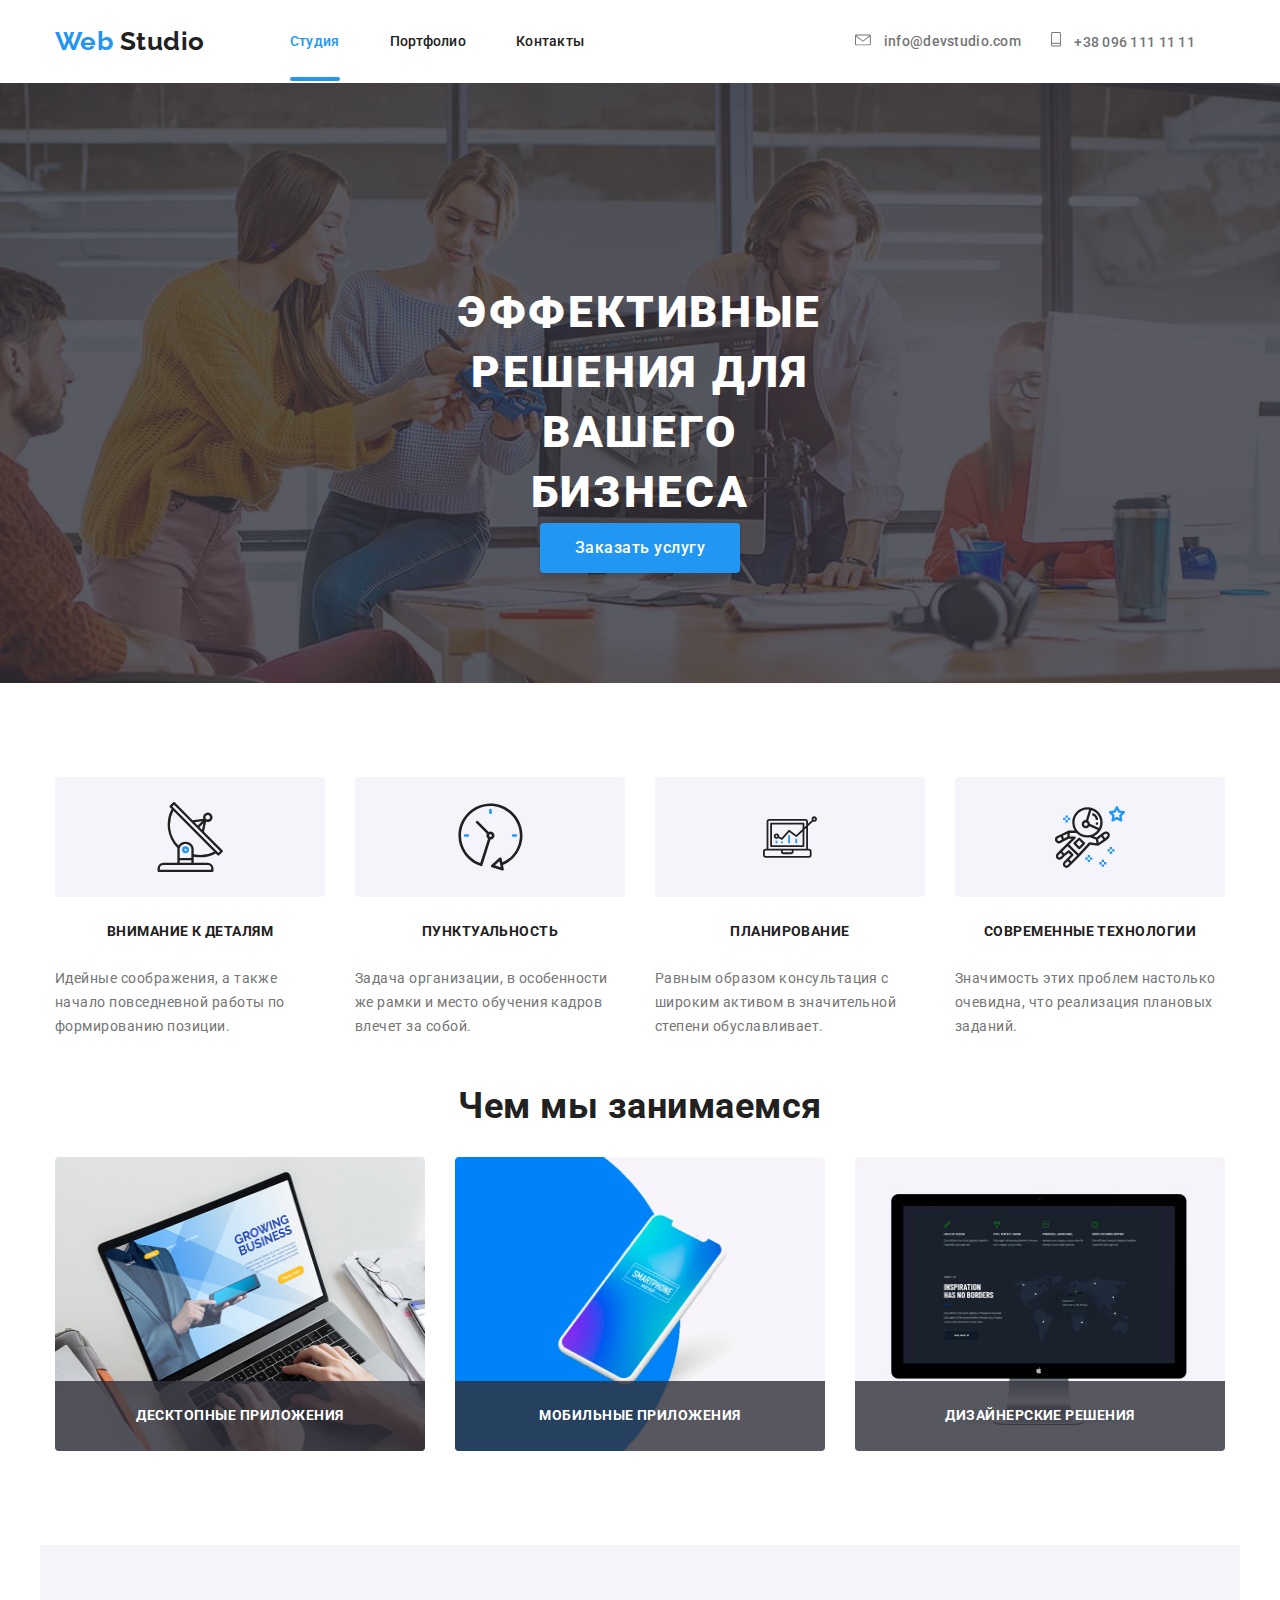
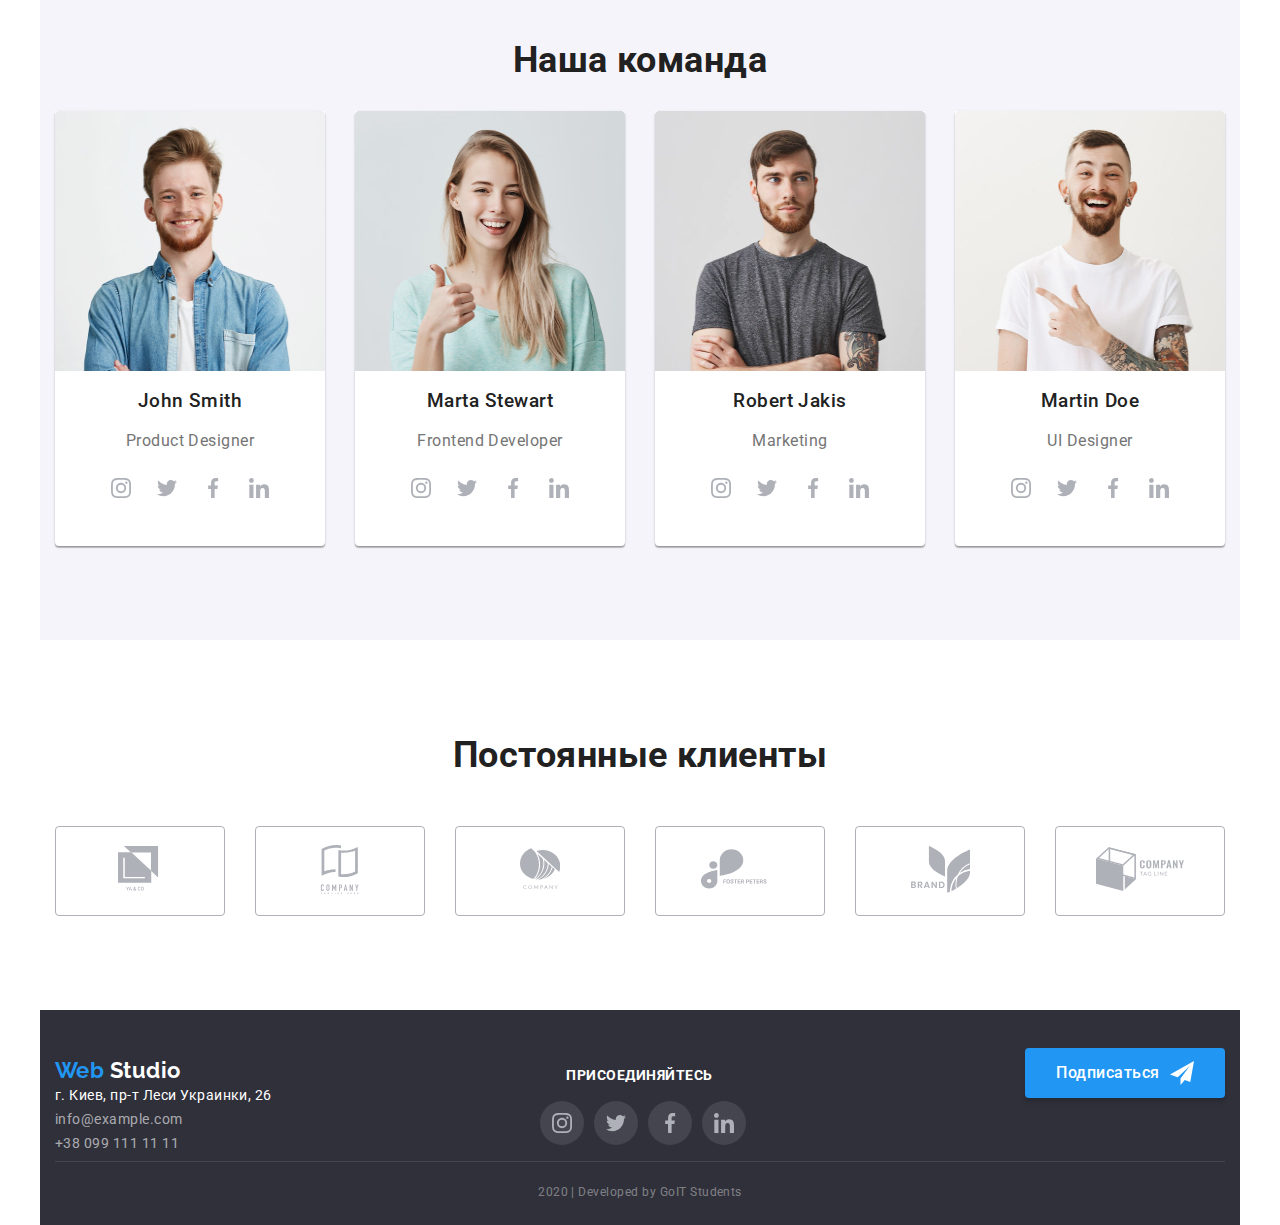
==== commit 0286c4f9: "дз №5 сделано" ====
--- a/index.html
+++ b/index.html
@@ -16,7 +16,7 @@
     <link rel="stylesheet" href="./css/style.css" />
   </head>
   <body>
-    <header class="conteiner centre border">
+    <header class="conteiner centre ">
         <nav class="centre">
           <a href="./index.html" class="logo"
             >Web<span class="logo-item"> Studio</span></a
@@ -64,24 +64,17 @@
     </header>
     <main>
       <!-- Герой -->
-      <section class="conteiner">
-        <div class="hero">
-          <!--  <img class="hero-img"
-          src="./images/mon.jpg"
-          alt="подложка"
-          style="width: 1200px; height: 600px;"
-        /> -->
-
+      <section class="hero ">
+       
           <h1 class="hero-title">
-            эффективные решения <br />
-            для вашего бизнеса
+            эффективные решения для вашего бизнеса
           </h1>
           <a href="#"> <button class="hero-button">Заказать услугу</button></a>
-        </div>
+       
       </section>
 
       <!-- Наши преимущества-->
-      <section class="conteiner section-padding">
+      <section class="conteiner section">
         <h2 class="list visually-hidden">Наши преимущества</h2>
 
         <ul class="advantages list">
@@ -143,47 +136,63 @@
         </ul>
       </section>
 
-      <section class="conteiner marg">
+ <!-- Чем мы занимаемся -->
+
+      <section class="conteiner  section">
         <h2 class="section-title">Чем мы занимаемся</h2>
-        <ul class="flex projects list">
+          
+        <ul class="flex projects list ">
+
+          
           <li class="cust-marg">
-            <a href="#"
-              ><img
+            <div class="apps">
+            <a href="#">  
+              <img
                 src="./images/laptop.jpg"
                 alt="ноутбук"
-                style="width: 370px; height: 294px;"
-            /></a>
-            <h3 class="subtitle">Десктопные приложения</h3>
-          </li>
+                style="width: 370px; height: 294px;"/></a>
+                <h3 class="apps-position">Десктопные приложения</h3>
+              </div>
+               </li>
+          
+
           <li class="cust-marg">
-            <a href="#"
-              ><img
+            <div class="apps">
+            <a href="#">
+              <img
                 src="./images/phone.jpg"
                 alt="мобильный телефон"
                 style="width: 370px; height: 294px;"
             /></a>
-            <h3 class="subtitle">Мобильные приложения</h3>
-          </li>
+            <h3 class="apps-position">Мобильные приложения</h3>
+           </div>
+          </li>
+        
           <li class="cust-marg">
             <a href="#">
+              <div class="apps">
               <img
                 src="./images/mon.jpg"
                 alt="монитор"
                 style="width: 370px; height: 294px;"
               />
-            </a>
-            <h3 class="subtitle">Дизайнерские решения</h3>
+              
+            </a>
+            <h3 class="apps-position">Дизайнерские решения</h3>
+            </div>
           </li>
         </ul>
+       
       </section>
       <!-- Команда -->
-      <section class="conteiner section marg">
+      <section class="conteiner command section">
         <h2 class="section-title">Наша команда</h2>
         <ul class="list team">
           <li class="staff">
             <img
               src="./images/JohnSmith.jpg"
               alt="сотрудник Продукт Менеджер John Smith"
+              style="width: 270px; height: 260px;"
             />
             <h3 class="section-subtitle">John Smith</h3>
             <p>Product Designer</p>
@@ -191,7 +200,7 @@
             <ul class="network">
               <li>
                 <a href="#" class="size-icon" aria-label="Instagram">
-                  <svg width="20px" height="20px">
+                  <svg class="icon-animation" width="20px" height="20px">
                     <use href="./images/sprite.svg#icon-instagram"></use>
                   </svg>
                 </a>
@@ -343,47 +352,47 @@
       </section>
 
       <!--Постоянные клиенты -->
-      <section class="conteiner">
+      <section class="conteiner section">
         <h2 class="section-title list">Постоянные клиенты</h2>
         <ul class="list customers">
           <li class="clients">
-            <a href="#">
-              <svg width="44" height="49">
+            <a class="client-link" href="#" >
+              <svg class="animation" width="44" height="49">
                 <use href="./images/sprite.svg#icon-clients1"></use>
               </svg>
             </a>
           </li>
           <li class="clients">
-            <a href="#">
-              <svg width="44" height="49">
+            <a class="client-link" href="#">
+              <svg class="animation" width="44" height="49">
                 <use href="./images/sprite.svg#icon-clients2"></use>
               </svg>
             </a>
           </li>
           <li class="clients">
-            <a href="#">
-              <svg width="40" height="52">
+            <a class="client-link" href="#">
+              <svg class="animation" width="40" height="52">
                 <use href="./images/sprite.svg#icon-clients3"></use>
               </svg>
             </a>
           </li>
           <li class="clients">
-            <a href="#">
-              <svg width="79" height="42">
+            <a class="client-link" href="#">
+              <svg class="animation" width="79" height="42">
                 <use href="./images/sprite.svg#icon-clients4"></use>
               </svg>
             </a>
           </li>
           <li class="clients">
-            <a href="#">
-              <svg width="59" height="47">
+            <a class="client-link" href="#">
+              <svg class="animation" width="59" height="47">
                 <use href="./images/sprite.svg#icon-clients5"></use>
               </svg>
             </a>
           </li>
           <li class="clients">
-            <a href="#">
-              <svg width="88" height="45">
+            <a class="client-link" href="#">
+              <svg class="animation" width="88" height="45">
                 <use href="./images/sprite.svg#icon-clients6"></use>
               </svg>
             </a>
--- a/css/style.css
+++ b/css/style.css
@@ -54,11 +54,20 @@
   clip: rect(0 0 0 0);
   overflow: hidden;
 }
+img {
+  display: block;
+  max-width: 100%;
+  height: auto;
+}
 
 .logo {
   display: block;
 }
 
+.section {
+  padding-top: 94px;
+  padding-bottom: 94px;
+}
 .logo {
   font-family: Raleway, sans-serif;
   font-weight: 700;
@@ -108,8 +117,8 @@
 }
 .contacts {
   display: flex;
-  padding-top: 15px;
-  padding-bottom: 15px;
+  padding-top: 32px;
+  padding-bottom: 32px;
 
   margin-left: auto;
 }
@@ -119,17 +128,12 @@
 
 .advantages {
   display: flex;
-
-  padding-bottom: 188px;
 }
 .team {
   display: flex;
   text-align: center;
-  padding-bottom: 94px;
-}
-.section-padding {
-  padding-top: 94px;
-}
+}
+
 .network {
   display: flex;
   justify-content: space-between;
@@ -144,6 +148,10 @@
 }
 
 .size-icon {
+  transition: background-color 1150ms cubic-bezier(0.4, 0, 0.2, 1);
+}
+
+.size-icon {
   background-position: center;
   display: flex;
   justify-content: center;
@@ -155,18 +163,43 @@
 }
 
 .staff {
-  margin-right: 30px;
   background-color: #ffffff;
   box-shadow: 0px 2px 1px rgba(0, 0, 0, 0.2), 0px 1px 1px rgba(0, 0, 0, 0.14),
     0px 1px 3px rgba(0, 0, 0, 0.12);
 
   border-radius: 4px;
 }
-.cust-marg {
+.staff:not(:last-child) {
   margin-right: 30px;
+}
+.projects {
+  /* position: relative; */
+}
+
+.flex {
+  display: flex;
+}
+.apps {
+  position: relative;
+}
+.apps-position {
+  color: var(--white-text-color);
+  position: absolute;
+  bottom: 0;
   background: rgba(47, 48, 58, 0.8);
   border-radius: 0px 0px 4px 4px;
-  padding: 0;
+  padding-top: 27px;
+  padding-bottom: 27px;
+  width: 100%;
+
+  font-size: 14px;
+  line-height: 1.14;
+  text-align: center;
+  text-transform: uppercase;
+  margin: 0px;
+}
+.cust-marg:not(:last-child) {
+  margin-right: 30px;
 }
 
 .customers {
@@ -174,7 +207,10 @@
   justify-content: space-between;
 
   padding-top: 50px;
-  padding-bottom: 94px;
+}
+
+.client-link {
+  fill: #afb1b8;
 }
 
 .clients {
@@ -188,7 +224,16 @@
 }
 .clients:hover {
   border: 1px solid #2196f3;
-  --color5: #2196f3;
+}
+.clients:hover .client-link {
+  fill: #2196f3;
+}
+.clients {
+  transition: border 250ms cubic-bezier(0.4, 0, 0.2, 1);
+}
+
+.animation {
+  transition: fill 250ms cubic-bezier(0.4, 0, 0.2, 1);
 }
 
 /* .clients {
@@ -208,9 +253,7 @@
   width: 70px;
   height: 70px;
 } */
-/* .marg {
-  padding-top: 94px;
-} */
+
 .site-nav li {
   margin-right: 50px;
 }
@@ -224,12 +267,31 @@
   line-height: 1.14;
   letter-spacing: 0.02em;
 }
+
+.link {
+  transition: background-color 250ms cubic-bezier(0.4, 0, 0.2, 1),
+    color 250ms cubic-bezier(0.4, 0, 0.2, 1);
+}
 .site-nav .link {
   color: var(--title-text-color);
 }
-/* .current {
-  color: var(--accent-color);
-} */
+.current {
+  position: relative;
+}
+.current::after {
+  position: absolute;
+  display: block;
+  content: '';
+
+  width: 100%;
+  height: 4px;
+  left: 0;
+
+  border-radius: 2px;
+  bottom: 0;
+
+  background-color: #2196f3;
+}
 .site-nav .link.current {
   color: var(--accent-color);
 }
@@ -237,9 +299,7 @@
   color: inherit;
   margin-right: 30px;
 }
-.border {
-  border-bottom: 1px solid #ececec;
-}
+
 .link:hover,
 .link:focus,
 .link {
@@ -267,12 +327,14 @@
   height: 600px;
   margin-left: auto;
   margin-right: auto;
+  padding: 200px 452px;
 
   text-align: center;
   justify-content: center;
 }
 
 .hero-title {
+  margin: 0px;
   background-position: center;
   color: var(--white-text-color);
 
@@ -280,8 +342,6 @@
   font-size: 44px;
   line-height: 1.36;
 
-  padding-top: 200px;
-
   text-align: center;
   letter-spacing: 0.06em;
   text-transform: uppercase;
@@ -306,23 +366,27 @@
   margin-bottom: 27px;
 }
 .project {
+  position: static;
   display: flex;
   flex-wrap: wrap;
   padding-left: 0px;
-  margin-bottom: 94px;
+  padding-bottom: 94px;
+  margin: 0px;
 }
 .projects .subtitle {
   color: var(--white-text-color);
 }
-.flex {
-  display: flex;
-  margin-right: 30px;
-}
-.test {
-  display: flex;
-  justify-content: center;
-  margin-top: 94px;
-  margin-bottom: 56px;
+
+.button-position {
+  display: flex;
+  justify-content: center;
+  margin-top: 0px;
+  margin-bottom: 50px;
+  padding: 0px;
+}
+
+.border {
+  border-bottom: 1px solid #ececec;
 }
 
 .hero-button {
@@ -335,6 +399,8 @@
   left: 700px;
   top: 430px;
 
+  border: none;
+
   font-family: inherit;
   font-weight: 500;
   font-size: 16px;
@@ -363,7 +429,7 @@
   border-radius: 4px;
 }
  */
-.section {
+.command {
   background-color: var(--secondary-bg-color);
 
   font-size: 16px;
@@ -373,10 +439,9 @@
 .section-title {
   font-size: 36px;
   line-height: 1.17;
+  margin-top: 0;
 
   text-align: center;
-  padding-top: 94px;
-  border-top: 1px solid #ececec;
 }
 
 .section-subtitle {
@@ -416,39 +481,34 @@
   margin: 0px;
 }
 .link {
-  padding-top: 15px;
-  padding-bottom: 15px;
+  padding-top: 32px;
+  padding-bottom: 32px;
 }
 /* Portfolio */
-
+.name {
+  margin: 0px;
+}
 .works {
-  margin-left: 0px;
+  margin-right: 30px;
   margin-bottom: 30px;
   width: 370px;
-  height: 404px;
-  left: 215px;
-  top: 262px;
 
   background: #ffffff;
   border: 1px solid #eeeeee;
   box-sizing: border-box;
   border-radius: 5px;
 }
+.works:nth-child(3n) {
+  margin-right: 0px;
+}
+
+.works:nth-last-child(-n + 3) {
+  margin-bottom: 0px;
+}
+
 .works:hover {
   box-shadow: 1px 4px 6px rgba(0, 0, 0, 0.16), 0px 4px 4px rgba(0, 0, 0, 0.06),
     0px 1px 1px rgba(0, 0, 0, 0.12);
-}
-.works:nth-child(3n) {
-  margin-right: 0;
-}
-
-.works:nth-last-child(-n + 3) {
-  margin-bottom: 0;
-}
-.works {
-  margin-right: 30px;
-  margin-left: 0px;
-  padding-left: 0px;
 }
 
 .button {
@@ -460,6 +520,8 @@
   border-radius: 4px;
   margin-left: 8px;
   margin-right: 8px;
+
+  border: none;
 }
 
 .button {
@@ -471,6 +533,9 @@
   font-size: 16px;
   line-height: 1.62;
   letter-spacing: 0.03em;
+
+  transition: background-color 250ms cubic-bezier(0.4, 0, 0.2, 1),
+    color 250ms cubic-bezier(0.4, 0, 0.2, 1);
 }
 .button:hover,
 .button:focus {
@@ -486,7 +551,39 @@
 
   letter-spacing: 0.06em;
 }
-
+.project .works:hover .product-text {
+  transform: translateY(0%);
+}
+
+.product-thumb {
+  position: relative;
+  overflow: hidden;
+}
+
+.product-text {
+  position: absolute;
+  top: 0;
+  left: 0;
+  width: 100%;
+  height: 100%;
+  margin: 0;
+
+  transform: translateY(100%);
+  background-color: rgba(33, 150, 243, 0.9);
+
+  font-size: 18px;
+  line-height: 1.56;
+
+  transition: transform 250ms cubic-bezier(0.4, 0, 0.2, 1);
+}
+
+.product-text {
+  color: var(--white-text-color);
+  padding-top: 63px;
+  padding-bottom: 63px;
+  padding-left: 24px;
+  padding-right: 24px;
+}
 .project .list {
   background-color: var(--portfolio-bg-color);
 }
@@ -495,12 +592,22 @@
   line-height: 1.87;
 }
 
+/* .text-icon:hover {
+  position: absolute;
+
+  background-color: var(--second-portfolio-bg-color);
+  background: red;
+  opacity: 1;
+}  */
+
 .project .text-icon {
   color: var(--white-text-color);
-  background-color: var(--second-portfolio-bg-color);
 
   font-size: 18px;
   line-height: 1.56;
+}
+.footer-icon {
+  transition: background-color 250ms cubic-bezier(0.4, 0, 0.2, 1);
 }
 
 .footer-icon:hover {
